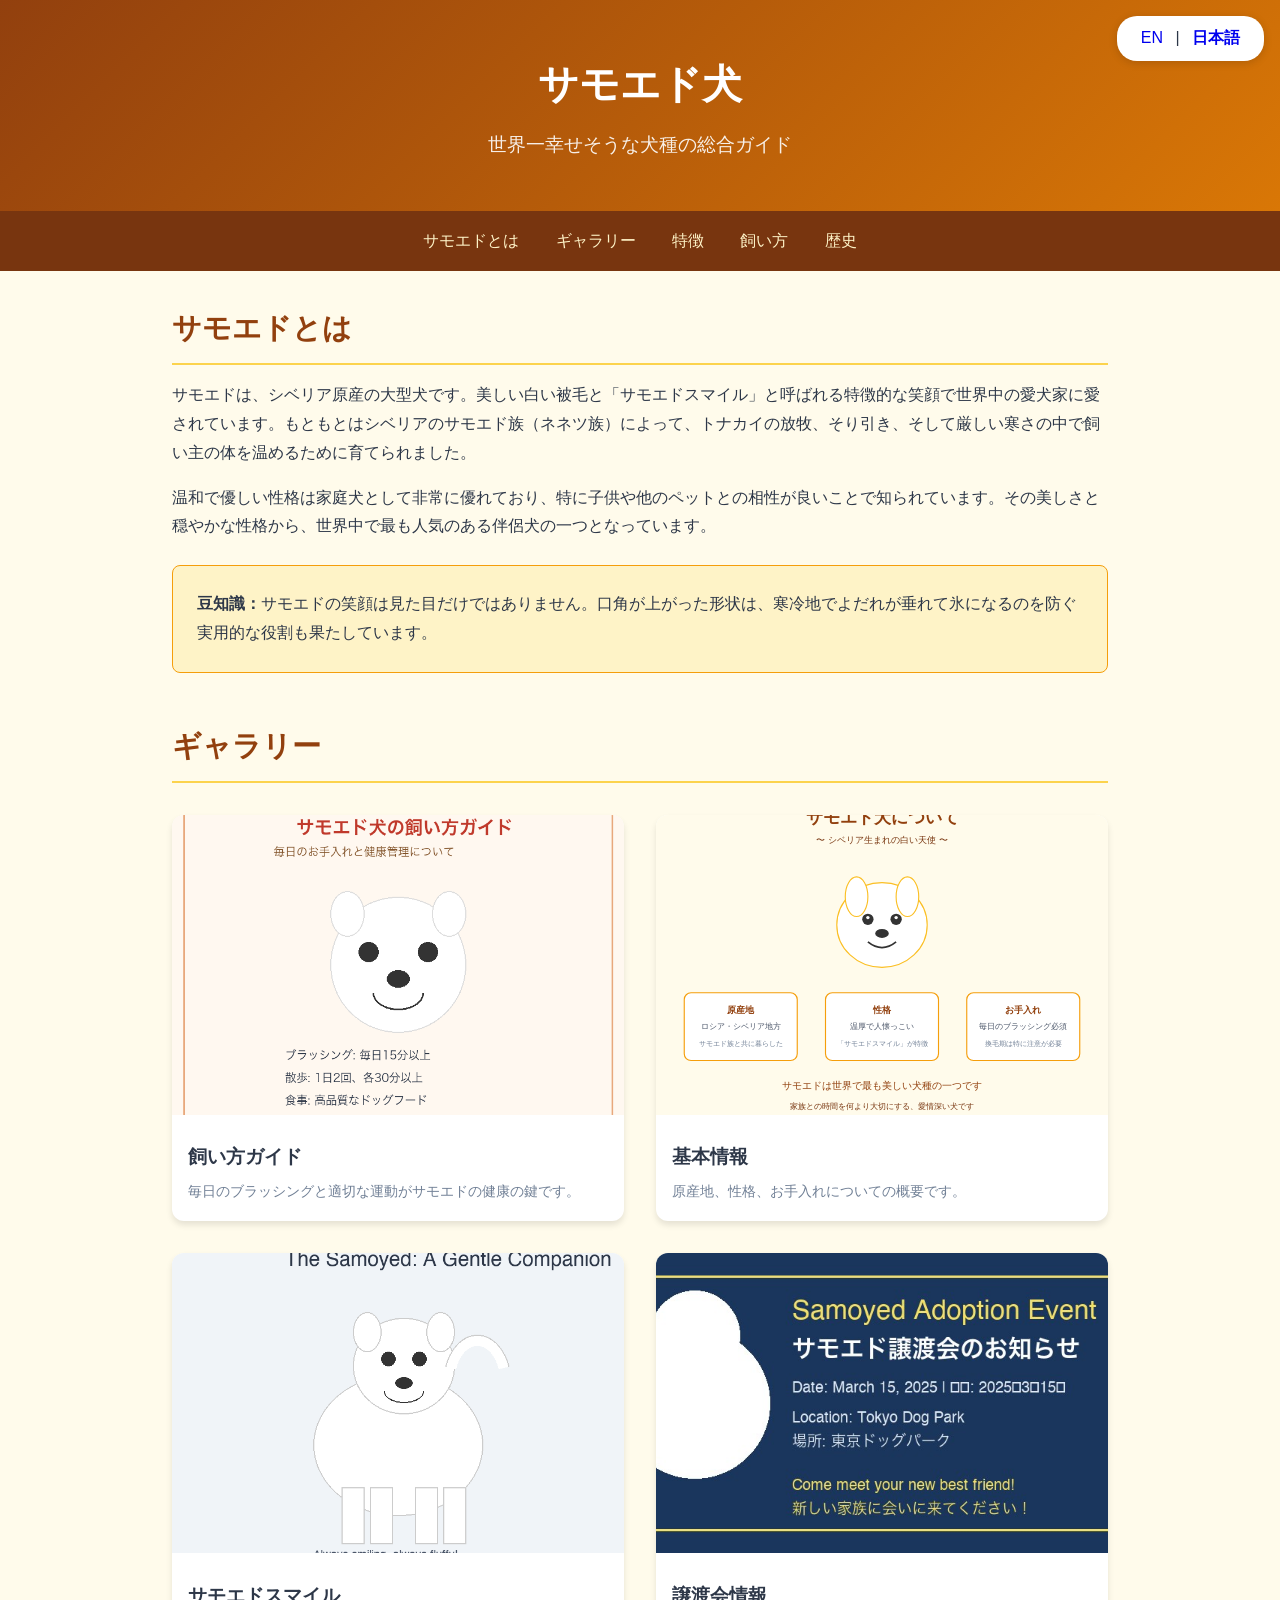
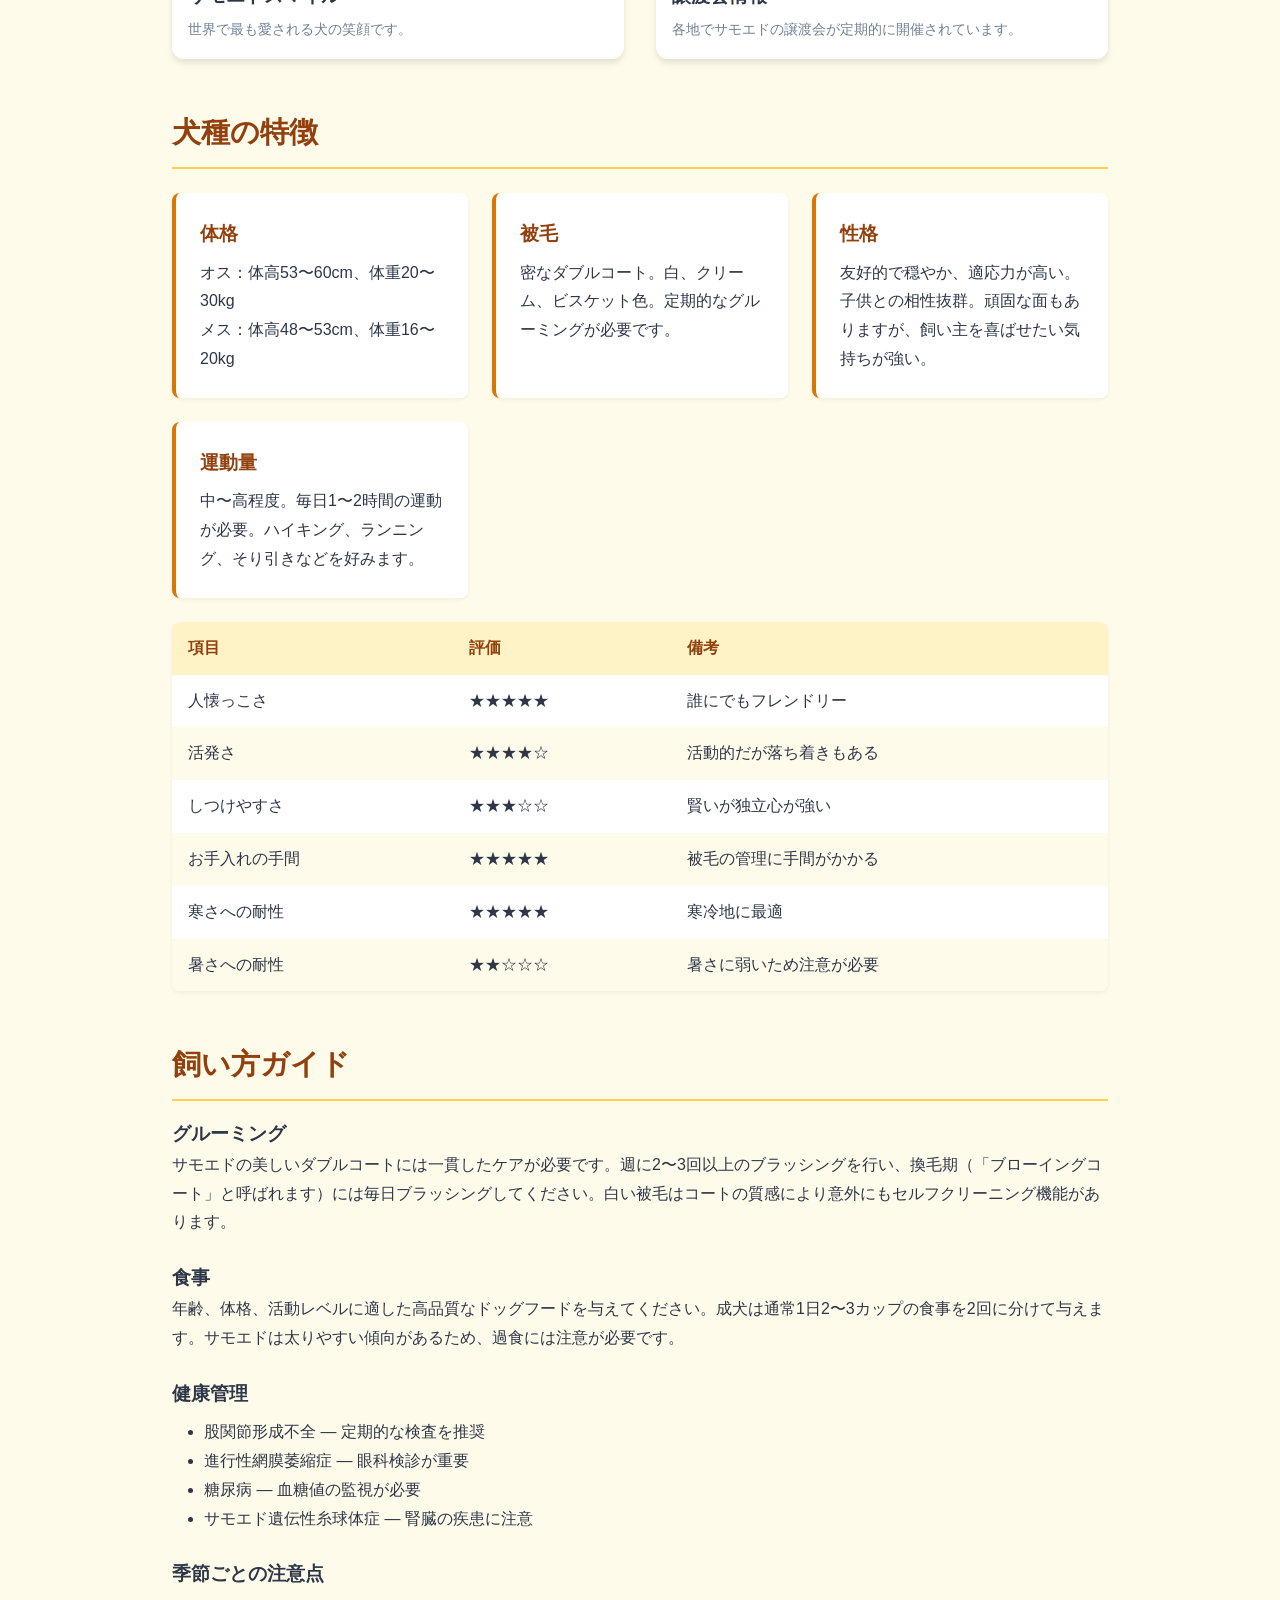
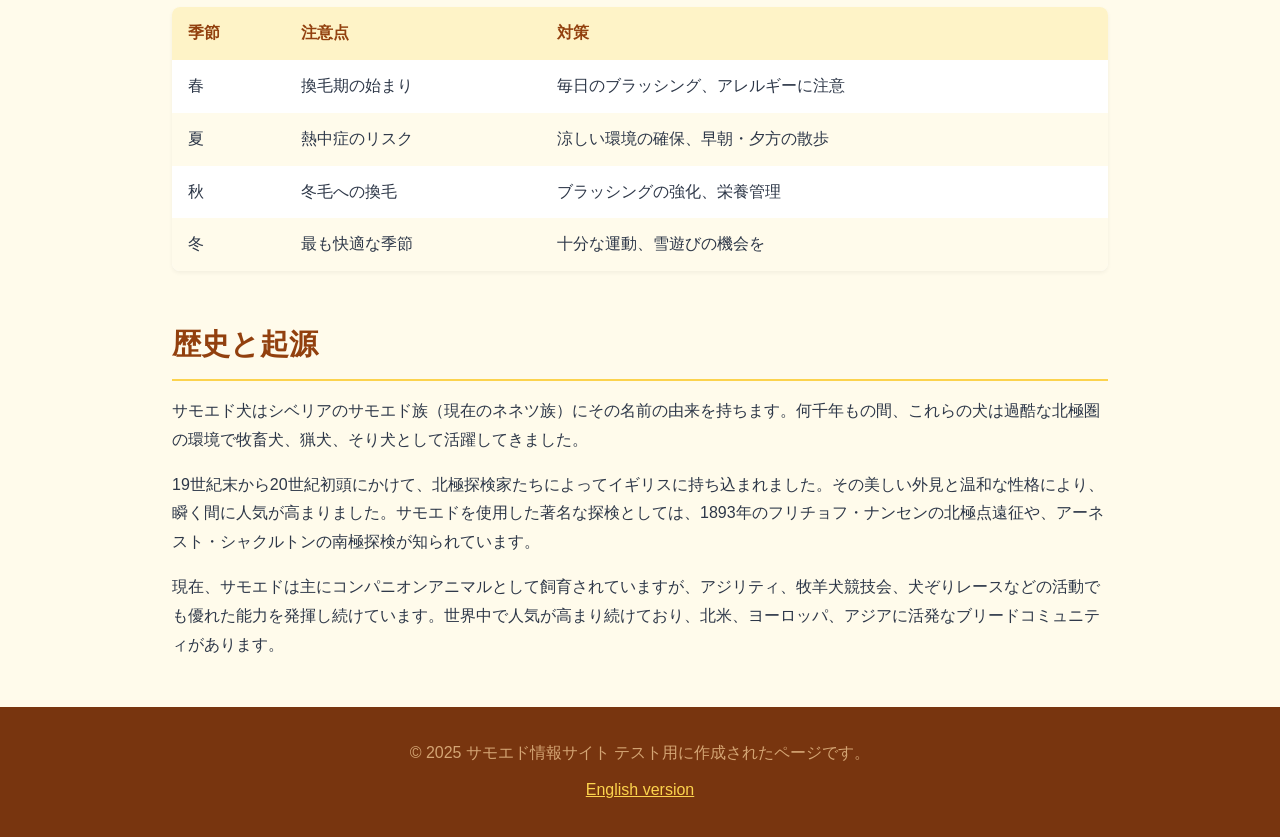
==== ja.html @ d8e965c3 "feat: add github pages test site" ====
<!DOCTYPE html>
<html lang="ja">
<head>
  <meta charset="UTF-8">
  <meta name="viewport" content="width=device-width, initial-scale=1.0">
  <title>サモエド犬 - 微笑む犬</title>
  <style>
    * { margin: 0; padding: 0; box-sizing: border-box; }
    body {
      font-family: 'Hiragino Sans', 'Noto Sans JP', -apple-system, BlinkMacSystemFont, sans-serif;
      line-height: 1.8;
      color: #2d3748;
      background: #fffbeb;
    }
    header {
      background: linear-gradient(135deg, #92400e, #d97706);
      color: white;
      padding: 3rem 2rem;
      text-align: center;
    }
    header h1 { font-size: 2.5rem; margin-bottom: 0.5rem; }
    header p { font-size: 1.2rem; opacity: 0.9; }
    nav {
      background: #78350f;
      padding: 1rem 2rem;
      text-align: center;
    }
    nav a {
      color: #fef3c7;
      text-decoration: none;
      margin: 0 1rem;
      font-weight: 500;
    }
    nav a:hover { color: white; }
    main { max-width: 1000px; margin: 2rem auto; padding: 0 2rem; }
    section { margin-bottom: 3rem; }
    h2 {
      font-size: 1.8rem;
      color: #92400e;
      margin-bottom: 1rem;
      border-bottom: 2px solid #fcd34d;
      padding-bottom: 0.5rem;
    }
    .image-gallery {
      display: grid;
      grid-template-columns: repeat(auto-fit, minmax(350px, 1fr));
      gap: 2rem;
      margin: 2rem 0;
    }
    .image-card {
      background: white;
      border-radius: 12px;
      overflow: hidden;
      box-shadow: 0 4px 6px rgba(0,0,0,0.1);
    }
    .image-card img {
      width: 100%;
      height: 300px;
      object-fit: cover;
    }
    .image-card .caption {
      padding: 1rem;
    }
    .image-card .caption h3 { margin-bottom: 0.3rem; color: #2d3748; }
    .image-card .caption p { color: #718096; font-size: 0.9rem; }
    .info-grid {
      display: grid;
      grid-template-columns: repeat(auto-fit, minmax(250px, 1fr));
      gap: 1.5rem;
      margin: 1.5rem 0;
    }
    .info-box {
      background: white;
      padding: 1.5rem;
      border-radius: 8px;
      border-left: 4px solid #d97706;
      box-shadow: 0 2px 4px rgba(0,0,0,0.05);
    }
    .info-box h3 { color: #92400e; margin-bottom: 0.5rem; }
    table {
      width: 100%;
      border-collapse: collapse;
      margin: 1rem 0;
      background: white;
      border-radius: 8px;
      overflow: hidden;
      box-shadow: 0 2px 4px rgba(0,0,0,0.05);
    }
    th, td { padding: 0.75rem 1rem; text-align: left; }
    th { background: #fef3c7; color: #92400e; }
    tr:nth-child(even) { background: #fffbeb; }
    footer {
      text-align: center;
      padding: 2rem;
      background: #78350f;
      color: #d4a574;
      margin-top: 3rem;
    }
    footer a { color: #fcd34d; }
    .lang-switcher {
      position: fixed;
      top: 1rem;
      right: 1rem;
      background: white;
      padding: 0.5rem 1rem;
      border-radius: 20px;
      box-shadow: 0 2px 8px rgba(0,0,0,0.15);
      z-index: 100;
    }
    .lang-switcher a { text-decoration: none; margin: 0 0.5rem; }
    .highlight-box {
      background: #fef3c7;
      border: 1px solid #f59e0b;
      border-radius: 8px;
      padding: 1.5rem;
      margin: 1.5rem 0;
    }
  </style>
</head>
<body>
  <div class="lang-switcher">
    <a href="index.html">EN</a> |
    <a href="ja.html"><strong>日本語</strong></a>
  </div>

  <header>
    <h1>サモエド犬</h1>
    <p>世界一幸せそうな犬種の総合ガイド</p>
  </header>

  <nav>
    <a href="#about">サモエドとは</a>
    <a href="#gallery">ギャラリー</a>
    <a href="#characteristics">特徴</a>
    <a href="#care">飼い方</a>
    <a href="#history">歴史</a>
  </nav>

  <main>
    <section id="about">
      <h2>サモエドとは</h2>
      <p>サモエドは、シベリア原産の大型犬です。美しい白い被毛と「サモエドスマイル」と呼ばれる特徴的な笑顔で世界中の愛犬家に愛されています。もともとはシベリアのサモエド族（ネネツ族）によって、トナカイの放牧、そり引き、そして厳しい寒さの中で飼い主の体を温めるために育てられました。</p>
      <p style="margin-top: 1rem;">温和で優しい性格は家庭犬として非常に優れており、特に子供や他のペットとの相性が良いことで知られています。その美しさと穏やかな性格から、世界中で最も人気のある伴侶犬の一つとなっています。</p>

      <div class="highlight-box">
        <strong>豆知識：</strong>サモエドの笑顔は見た目だけではありません。口角が上がった形状は、寒冷地でよだれが垂れて氷になるのを防ぐ実用的な役割も果たしています。
      </div>
    </section>

    <section id="gallery">
      <h2>ギャラリー</h2>
      <div class="image-gallery">
        <div class="image-card">
          <img src="images/samoyed-care-guide-ja.png" alt="サモエド犬の飼い方ガイドイラスト">
          <div class="caption">
            <h3>飼い方ガイド</h3>
            <p>毎日のブラッシングと適切な運動がサモエドの健康の鍵です。</p>
          </div>
        </div>
        <div class="image-card">
          <img src="images/samoyed-info-ja.svg" alt="サモエド犬の基本情報インフォグラフィック">
          <div class="caption">
            <h3>基本情報</h3>
            <p>原産地、性格、お手入れについての概要です。</p>
          </div>
        </div>
        <div class="image-card">
          <img src="images/samoyed-portrait.png" alt="サモエドの特徴的な笑顔のイラスト">
          <div class="caption">
            <h3>サモエドスマイル</h3>
            <p>世界で最も愛される犬の笑顔です。</p>
          </div>
        </div>
        <div class="image-card">
          <img src="images/adoption-event-banner.jpg" alt="サモエド譲渡会のバナー">
          <div class="caption">
            <h3>譲渡会情報</h3>
            <p>各地でサモエドの譲渡会が定期的に開催されています。</p>
          </div>
        </div>
      </div>
    </section>

    <section id="characteristics">
      <h2>犬種の特徴</h2>
      <div class="info-grid">
        <div class="info-box">
          <h3>体格</h3>
          <p>オス：体高53〜60cm、体重20〜30kg<br>メス：体高48〜53cm、体重16〜20kg</p>
        </div>
        <div class="info-box">
          <h3>被毛</h3>
          <p>密なダブルコート。白、クリーム、ビスケット色。定期的なグルーミングが必要です。</p>
        </div>
        <div class="info-box">
          <h3>性格</h3>
          <p>友好的で穏やか、適応力が高い。子供との相性抜群。頑固な面もありますが、飼い主を喜ばせたい気持ちが強い。</p>
        </div>
        <div class="info-box">
          <h3>運動量</h3>
          <p>中〜高程度。毎日1〜2時間の運動が必要。ハイキング、ランニング、そり引きなどを好みます。</p>
        </div>
      </div>

      <table>
        <thead>
          <tr>
            <th>項目</th>
            <th>評価</th>
            <th>備考</th>
          </tr>
        </thead>
        <tbody>
          <tr>
            <td>人懐っこさ</td>
            <td>★★★★★</td>
            <td>誰にでもフレンドリー</td>
          </tr>
          <tr>
            <td>活発さ</td>
            <td>★★★★☆</td>
            <td>活動的だが落ち着きもある</td>
          </tr>
          <tr>
            <td>しつけやすさ</td>
            <td>★★★☆☆</td>
            <td>賢いが独立心が強い</td>
          </tr>
          <tr>
            <td>お手入れの手間</td>
            <td>★★★★★</td>
            <td>被毛の管理に手間がかかる</td>
          </tr>
          <tr>
            <td>寒さへの耐性</td>
            <td>★★★★★</td>
            <td>寒冷地に最適</td>
          </tr>
          <tr>
            <td>暑さへの耐性</td>
            <td>★★☆☆☆</td>
            <td>暑さに弱いため注意が必要</td>
          </tr>
        </tbody>
      </table>
    </section>

    <section id="care">
      <h2>飼い方ガイド</h2>
      <h3>グルーミング</h3>
      <p>サモエドの美しいダブルコートには一貫したケアが必要です。週に2〜3回以上のブラッシングを行い、換毛期（「ブローイングコート」と呼ばれます）には毎日ブラッシングしてください。白い被毛はコートの質感により意外にもセルフクリーニング機能があります。</p>

      <h3 style="margin-top: 1.5rem;">食事</h3>
      <p>年齢、体格、活動レベルに適した高品質なドッグフードを与えてください。成犬は通常1日2〜3カップの食事を2回に分けて与えます。サモエドは太りやすい傾向があるため、過食には注意が必要です。</p>

      <h3 style="margin-top: 1.5rem;">健康管理</h3>
      <ul style="margin: 0.5rem 0 0 2rem;">
        <li>股関節形成不全 — 定期的な検査を推奨</li>
        <li>進行性網膜萎縮症 — 眼科検診が重要</li>
        <li>糖尿病 — 血糖値の監視が必要</li>
        <li>サモエド遺伝性糸球体症 — 腎臓の疾患に注意</li>
      </ul>

      <h3 style="margin-top: 1.5rem;">季節ごとの注意点</h3>
      <table>
        <thead>
          <tr>
            <th>季節</th>
            <th>注意点</th>
            <th>対策</th>
          </tr>
        </thead>
        <tbody>
          <tr>
            <td>春</td>
            <td>換毛期の始まり</td>
            <td>毎日のブラッシング、アレルギーに注意</td>
          </tr>
          <tr>
            <td>夏</td>
            <td>熱中症のリスク</td>
            <td>涼しい環境の確保、早朝・夕方の散歩</td>
          </tr>
          <tr>
            <td>秋</td>
            <td>冬毛への換毛</td>
            <td>ブラッシングの強化、栄養管理</td>
          </tr>
          <tr>
            <td>冬</td>
            <td>最も快適な季節</td>
            <td>十分な運動、雪遊びの機会を</td>
          </tr>
        </tbody>
      </table>
    </section>

    <section id="history">
      <h2>歴史と起源</h2>
      <p>サモエド犬はシベリアのサモエド族（現在のネネツ族）にその名前の由来を持ちます。何千年もの間、これらの犬は過酷な北極圏の環境で牧畜犬、猟犬、そり犬として活躍してきました。</p>
      <p style="margin-top: 1rem;">19世紀末から20世紀初頭にかけて、北極探検家たちによってイギリスに持ち込まれました。その美しい外見と温和な性格により、瞬く間に人気が高まりました。サモエドを使用した著名な探検としては、1893年のフリチョフ・ナンセンの北極点遠征や、アーネスト・シャクルトンの南極探検が知られています。</p>
      <p style="margin-top: 1rem;">現在、サモエドは主にコンパニオンアニマルとして飼育されていますが、アジリティ、牧羊犬競技会、犬ぞりレースなどの活動でも優れた能力を発揮し続けています。世界中で人気が高まり続けており、北米、ヨーロッパ、アジアに活発なブリードコミュニティがあります。</p>
    </section>
  </main>

  <footer>
    <p>&copy; 2025 サモエド情報サイト テスト用に作成されたページです。</p>
    <p style="margin-top: 0.5rem;"><a href="index.html">English version</a></p>
  </footer>
</body>
</html>
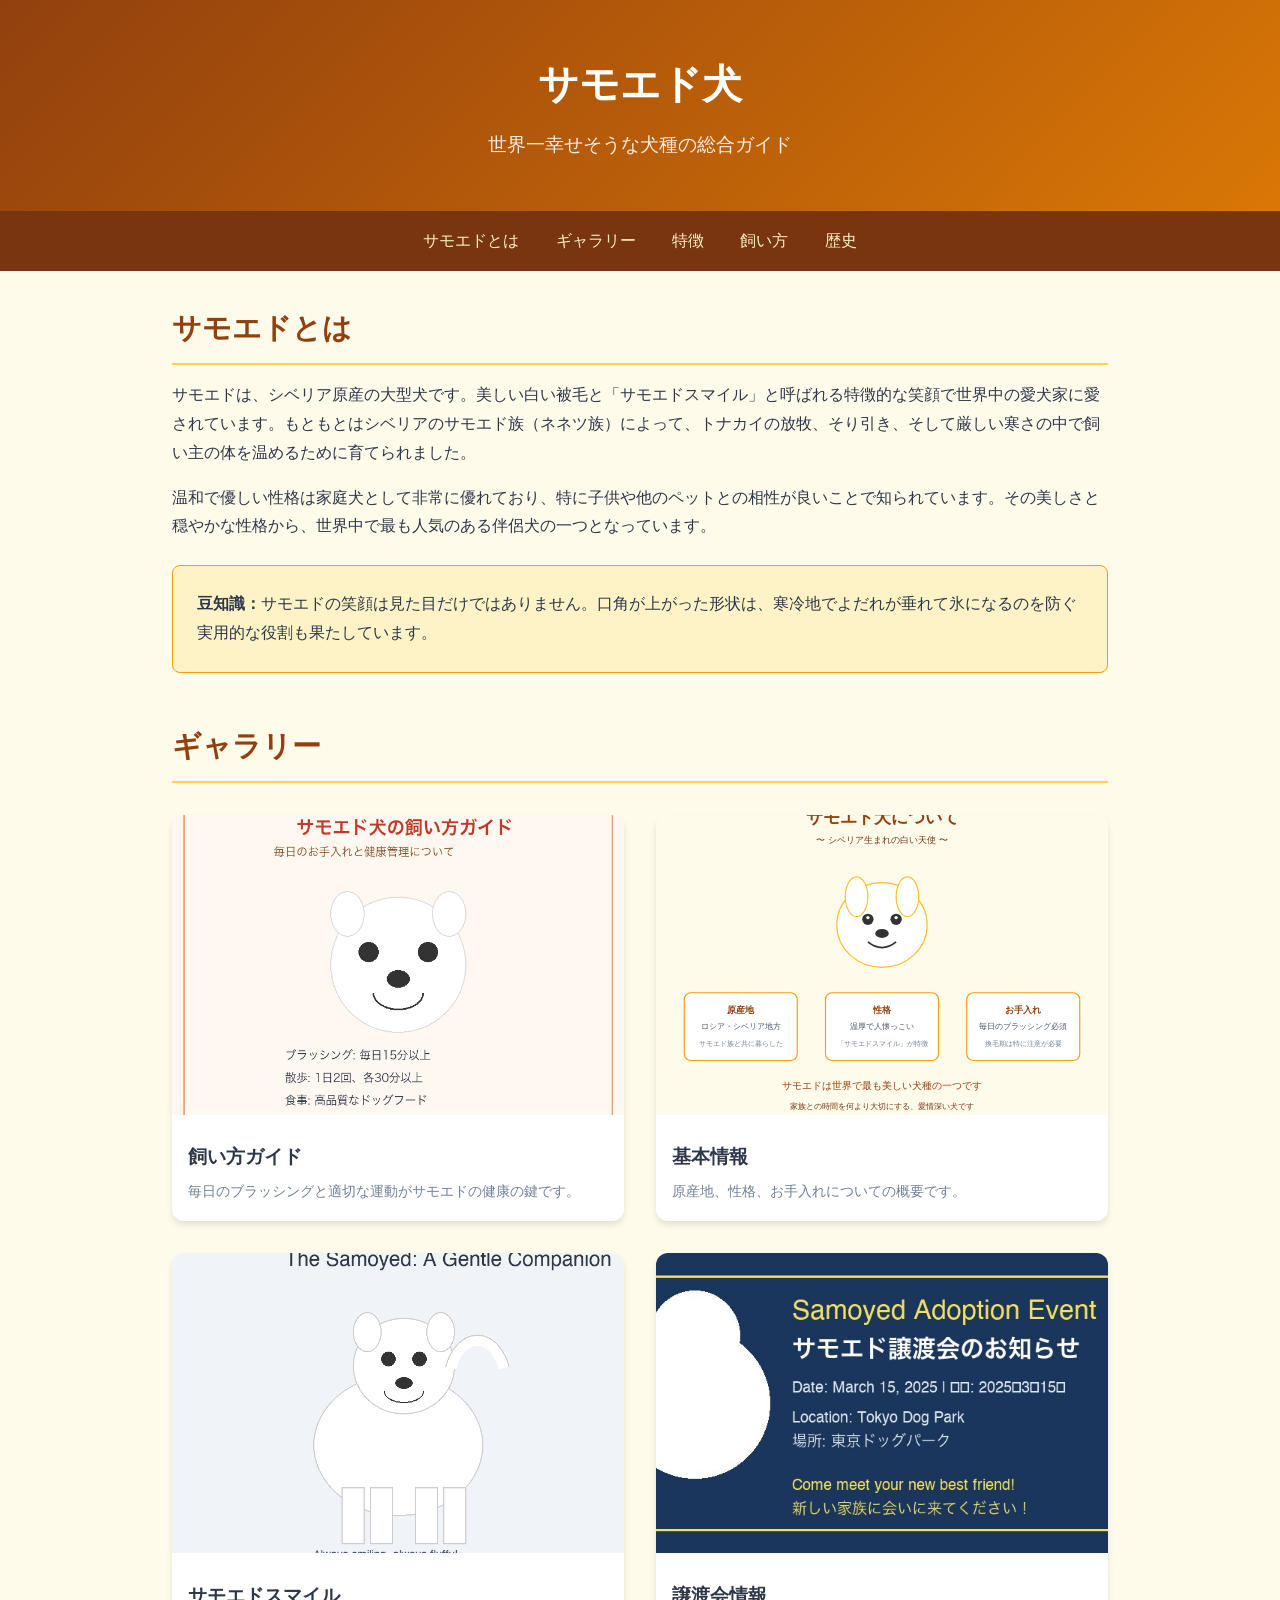
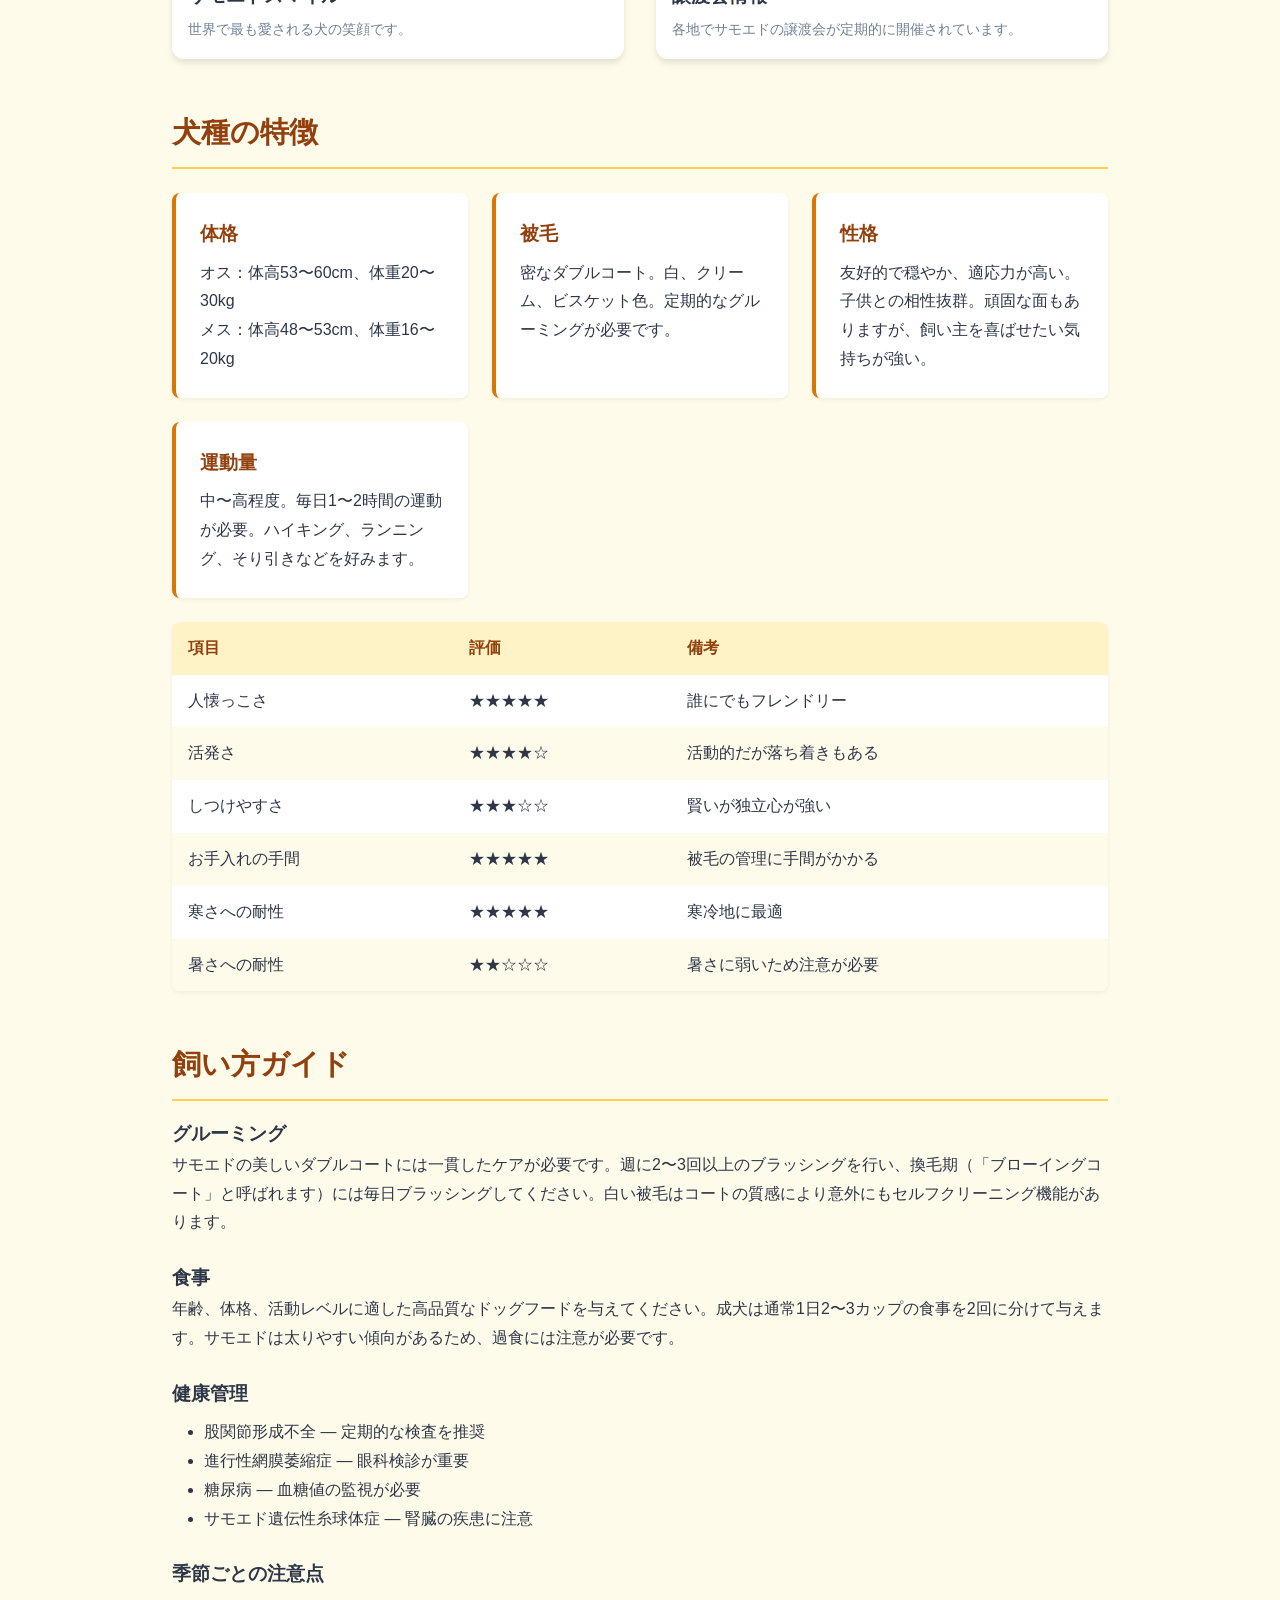
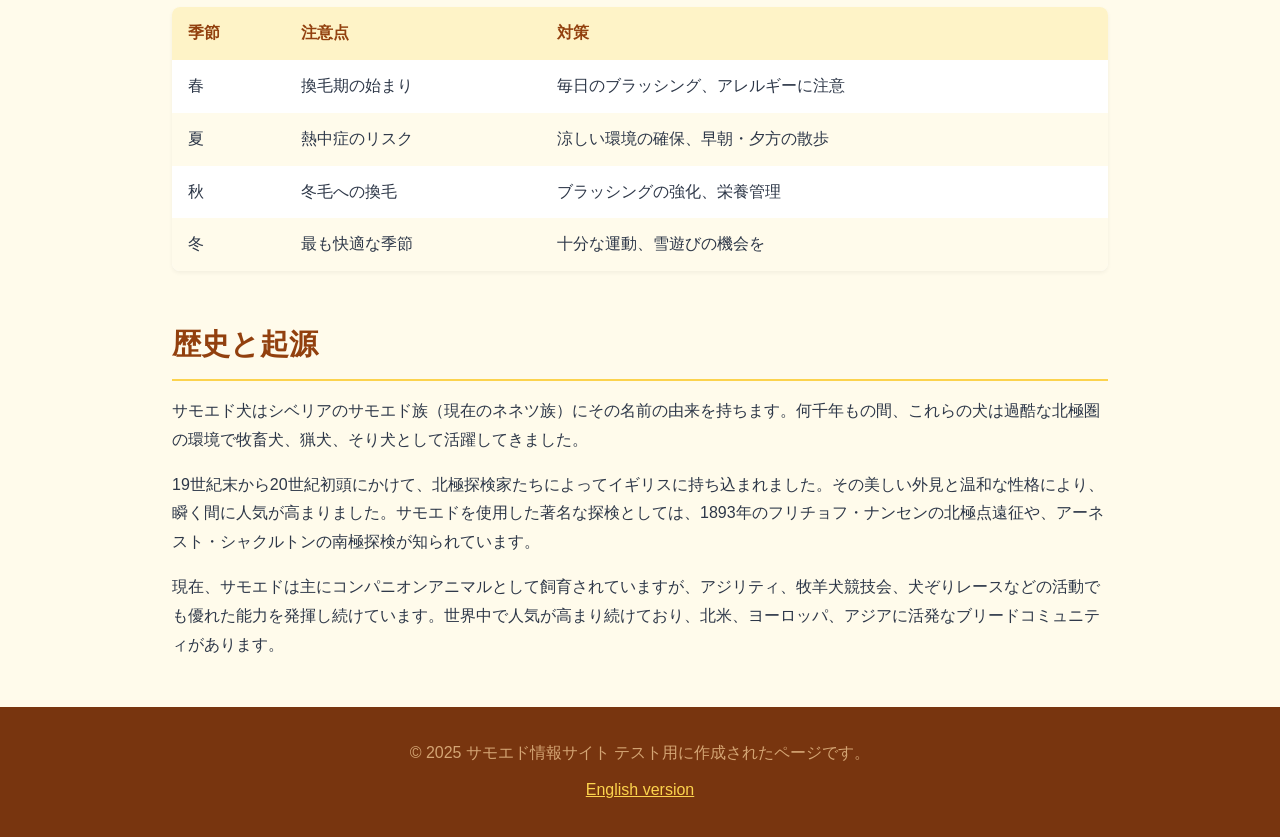
==== commit 65b224aa: "fix: remove language switcher" ====
--- a/ja.html
+++ b/ja.html
@@ -97,17 +97,6 @@
       margin-top: 3rem;
     }
     footer a { color: #fcd34d; }
-    .lang-switcher {
-      position: fixed;
-      top: 1rem;
-      right: 1rem;
-      background: white;
-      padding: 0.5rem 1rem;
-      border-radius: 20px;
-      box-shadow: 0 2px 8px rgba(0,0,0,0.15);
-      z-index: 100;
-    }
-    .lang-switcher a { text-decoration: none; margin: 0 0.5rem; }
     .highlight-box {
       background: #fef3c7;
       border: 1px solid #f59e0b;
@@ -118,11 +107,6 @@
   </style>
 </head>
 <body>
-  <div class="lang-switcher">
-    <a href="index.html">EN</a> |
-    <a href="ja.html"><strong>日本語</strong></a>
-  </div>
-
   <header>
     <h1>サモエド犬</h1>
     <p>世界一幸せそうな犬種の総合ガイド</p>
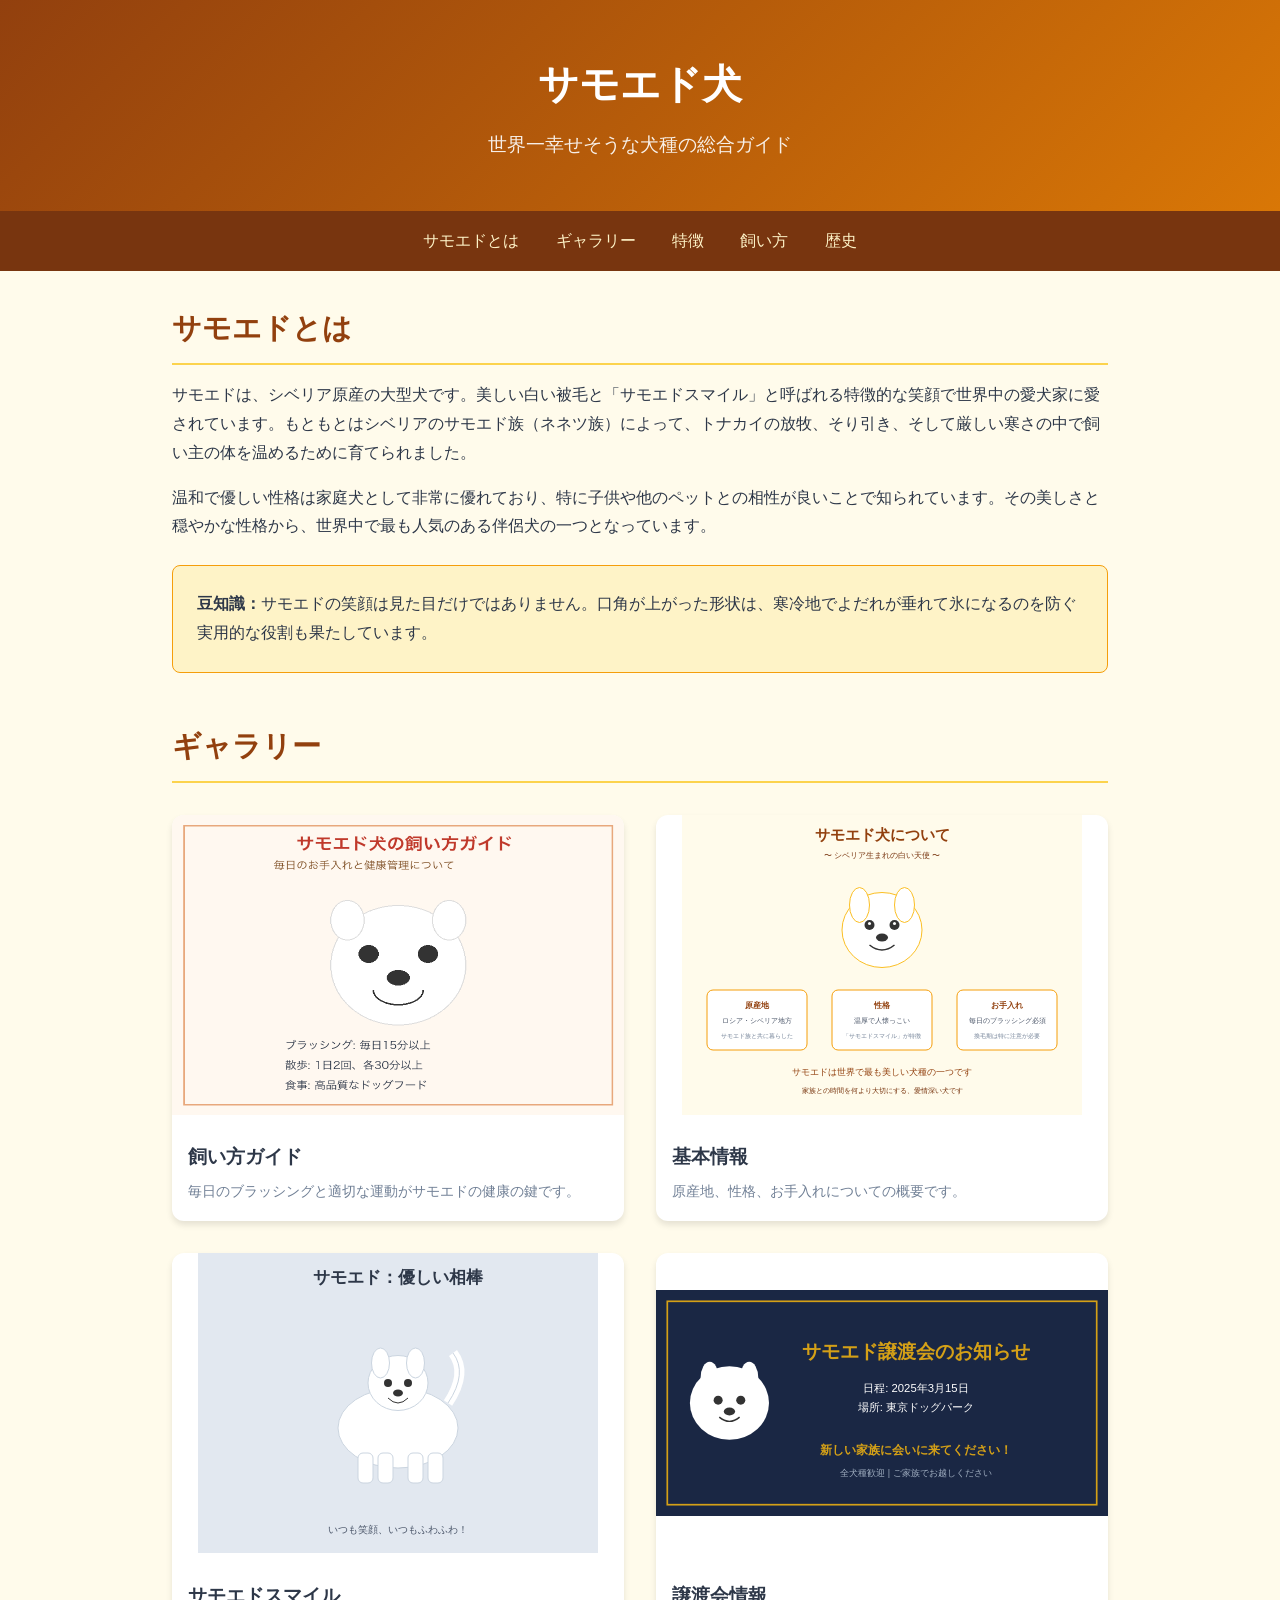
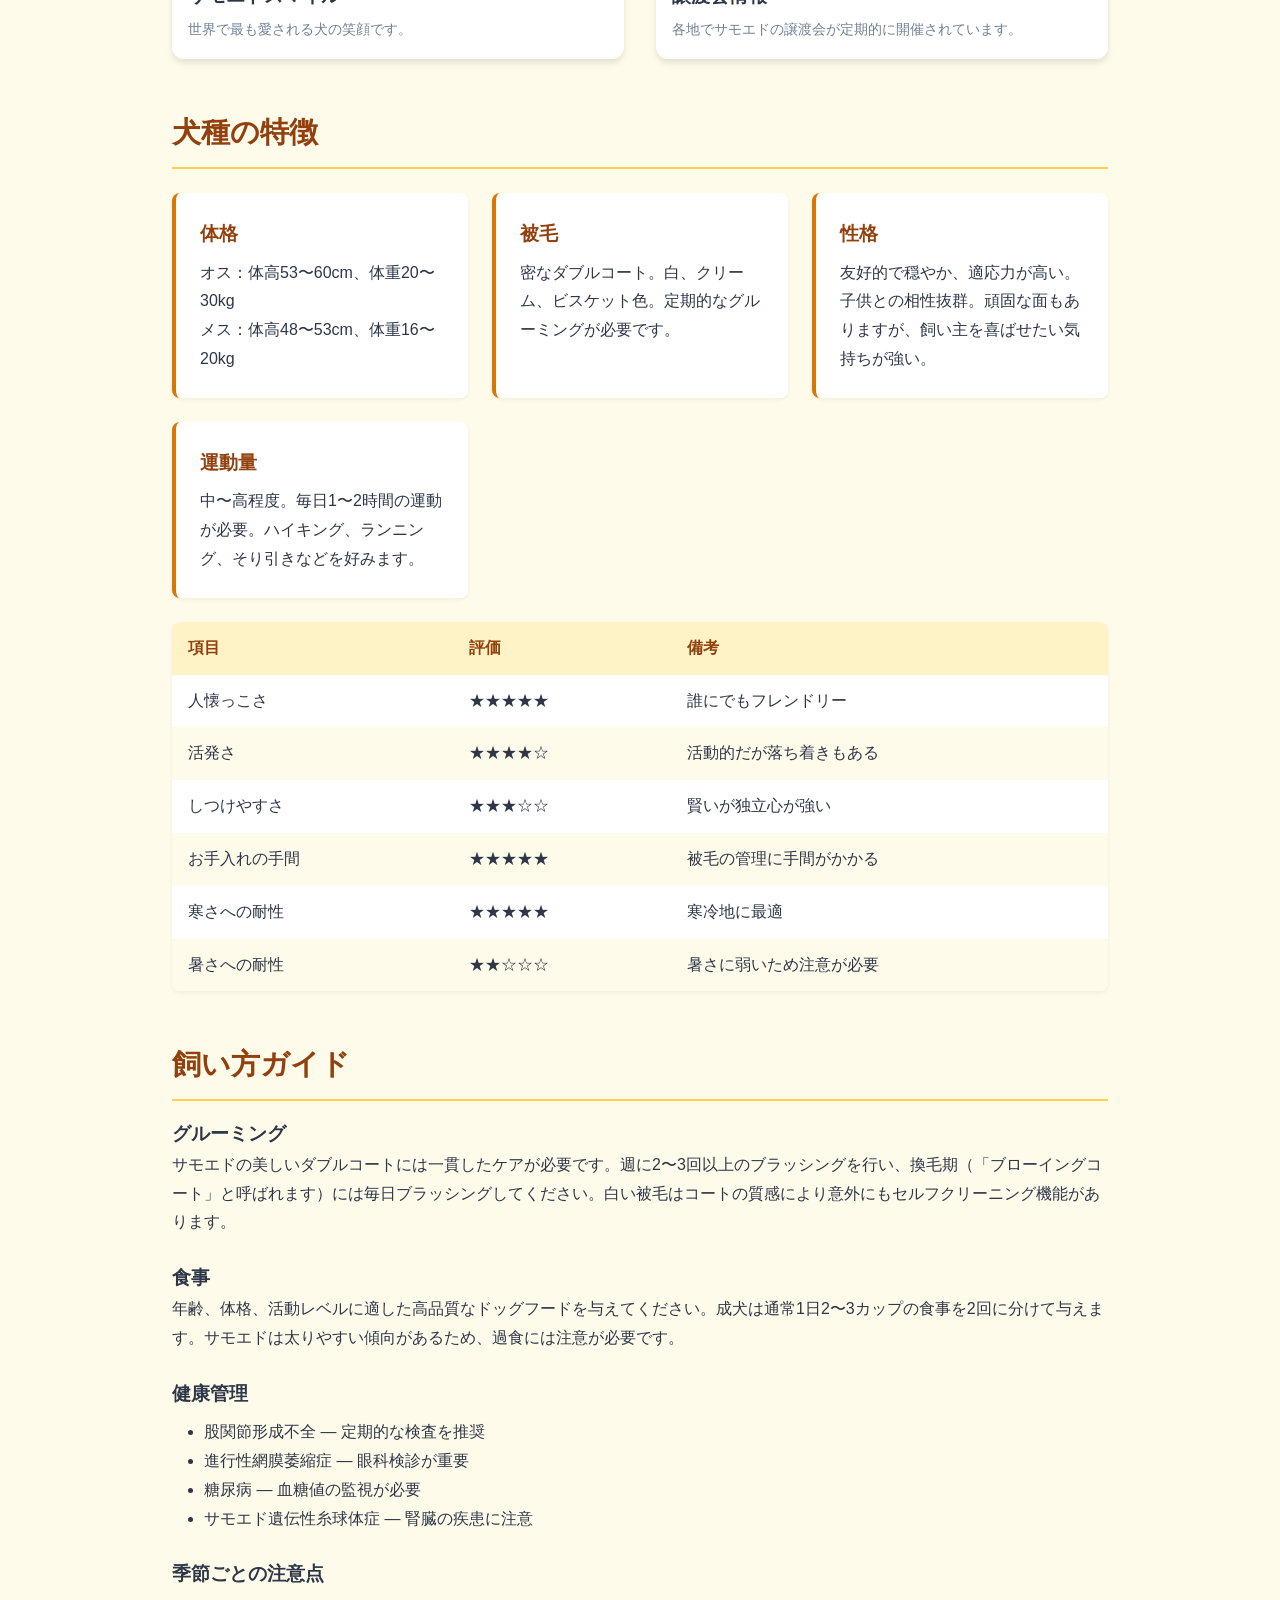
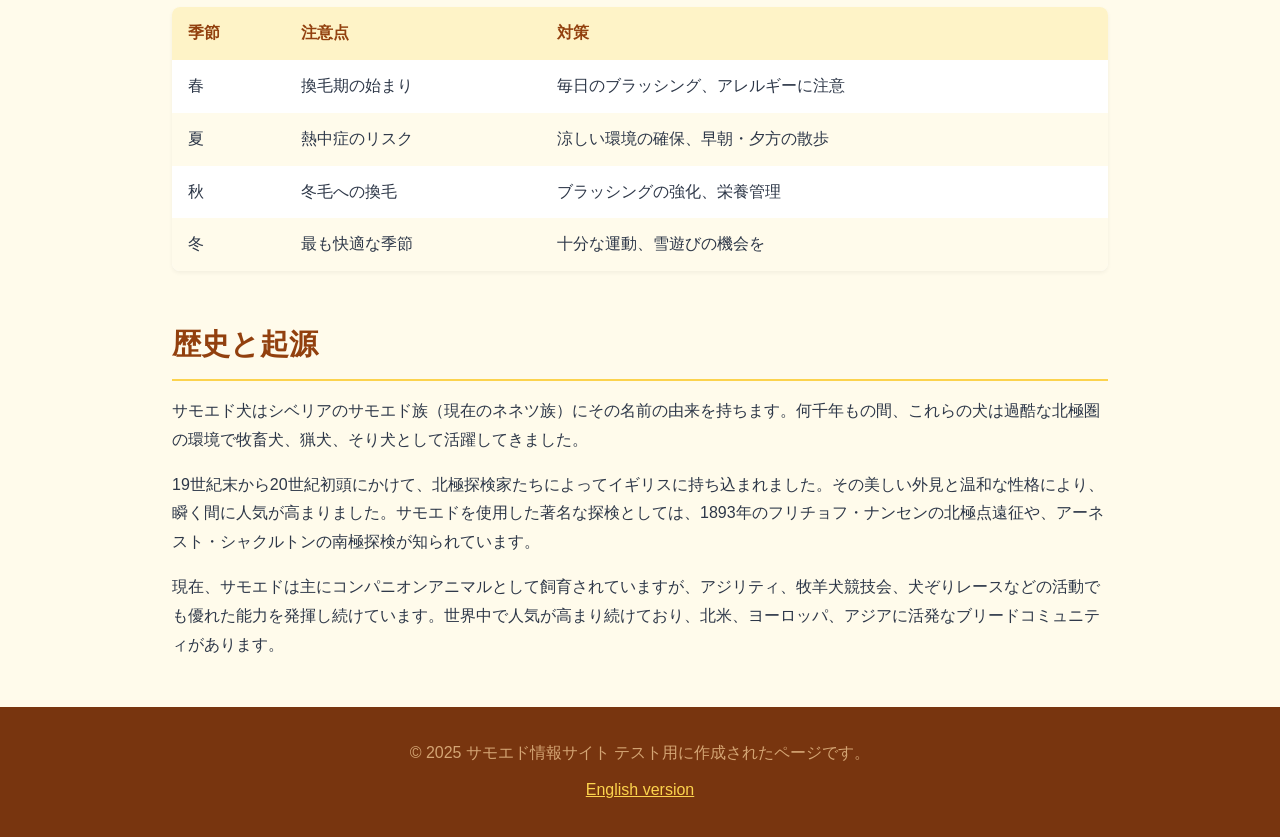
==== commit f79d2376: "feat: making images consistent across languages" ====
--- a/ja.html
+++ b/ja.html
@@ -4,107 +4,9 @@
   <meta charset="UTF-8">
   <meta name="viewport" content="width=device-width, initial-scale=1.0">
   <title>サモエド犬 - 微笑む犬</title>
-  <style>
-    * { margin: 0; padding: 0; box-sizing: border-box; }
-    body {
-      font-family: 'Hiragino Sans', 'Noto Sans JP', -apple-system, BlinkMacSystemFont, sans-serif;
-      line-height: 1.8;
-      color: #2d3748;
-      background: #fffbeb;
-    }
-    header {
-      background: linear-gradient(135deg, #92400e, #d97706);
-      color: white;
-      padding: 3rem 2rem;
-      text-align: center;
-    }
-    header h1 { font-size: 2.5rem; margin-bottom: 0.5rem; }
-    header p { font-size: 1.2rem; opacity: 0.9; }
-    nav {
-      background: #78350f;
-      padding: 1rem 2rem;
-      text-align: center;
-    }
-    nav a {
-      color: #fef3c7;
-      text-decoration: none;
-      margin: 0 1rem;
-      font-weight: 500;
-    }
-    nav a:hover { color: white; }
-    main { max-width: 1000px; margin: 2rem auto; padding: 0 2rem; }
-    section { margin-bottom: 3rem; }
-    h2 {
-      font-size: 1.8rem;
-      color: #92400e;
-      margin-bottom: 1rem;
-      border-bottom: 2px solid #fcd34d;
-      padding-bottom: 0.5rem;
-    }
-    .image-gallery {
-      display: grid;
-      grid-template-columns: repeat(auto-fit, minmax(350px, 1fr));
-      gap: 2rem;
-      margin: 2rem 0;
-    }
-    .image-card {
-      background: white;
-      border-radius: 12px;
-      overflow: hidden;
-      box-shadow: 0 4px 6px rgba(0,0,0,0.1);
-    }
-    .image-card img {
-      width: 100%;
-      height: 300px;
-      object-fit: cover;
-    }
-    .image-card .caption {
-      padding: 1rem;
-    }
-    .image-card .caption h3 { margin-bottom: 0.3rem; color: #2d3748; }
-    .image-card .caption p { color: #718096; font-size: 0.9rem; }
-    .info-grid {
-      display: grid;
-      grid-template-columns: repeat(auto-fit, minmax(250px, 1fr));
-      gap: 1.5rem;
-      margin: 1.5rem 0;
-    }
-    .info-box {
-      background: white;
-      padding: 1.5rem;
-      border-radius: 8px;
-      border-left: 4px solid #d97706;
-      box-shadow: 0 2px 4px rgba(0,0,0,0.05);
-    }
-    .info-box h3 { color: #92400e; margin-bottom: 0.5rem; }
-    table {
-      width: 100%;
-      border-collapse: collapse;
-      margin: 1rem 0;
-      background: white;
-      border-radius: 8px;
-      overflow: hidden;
-      box-shadow: 0 2px 4px rgba(0,0,0,0.05);
-    }
-    th, td { padding: 0.75rem 1rem; text-align: left; }
-    th { background: #fef3c7; color: #92400e; }
-    tr:nth-child(even) { background: #fffbeb; }
-    footer {
-      text-align: center;
-      padding: 2rem;
-      background: #78350f;
-      color: #d4a574;
-      margin-top: 3rem;
-    }
-    footer a { color: #fcd34d; }
-    .highlight-box {
-      background: #fef3c7;
-      border: 1px solid #f59e0b;
-      border-radius: 8px;
-      padding: 1.5rem;
-      margin: 1.5rem 0;
-    }
-  </style>
+  <link rel="stylesheet" href="styles.css">
+  <link rel="stylesheet" href="ja-theme.css">
+<script src="https://j.wovn.io/1" data-wovnio="key=SvTFz7" async></script>
 </head>
 <body>
   <header>
@@ -149,14 +51,14 @@
           </div>
         </div>
         <div class="image-card">
-          <img src="images/samoyed-portrait.png" alt="サモエドの特徴的な笑顔のイラスト">
+          <img src="images/samoyed-portrait-ja.svg" alt="サモエドの特徴的な笑顔のイラスト">
           <div class="caption">
             <h3>サモエドスマイル</h3>
             <p>世界で最も愛される犬の笑顔です。</p>
           </div>
         </div>
         <div class="image-card">
-          <img src="images/adoption-event-banner.jpg" alt="サモエド譲渡会のバナー">
+          <img src="images/adoption-event-banner-ja.svg" alt="サモエド譲渡会のバナー">
           <div class="caption">
             <h3>譲渡会情報</h3>
             <p>各地でサモエドの譲渡会が定期的に開催されています。</p>
--- a/styles.css
+++ b/styles.css
@@ -0,0 +1,162 @@
+* {
+  margin: 0;
+  padding: 0;
+  box-sizing: border-box;
+}
+
+body {
+  font-family: -apple-system, BlinkMacSystemFont, 'Segoe UI', Roboto, sans-serif;
+  line-height: 1.6;
+  color: #2d3748;
+  background: #f7fafc;
+}
+
+header {
+  background: linear-gradient(135deg, #2b6cb0, #4299e1);
+  color: white;
+  padding: 3rem 2rem;
+  text-align: center;
+}
+
+header h1 {
+  font-size: 2.5rem;
+  margin-bottom: 0.5rem;
+}
+
+header p {
+  font-size: 1.2rem;
+  opacity: 0.9;
+}
+
+nav {
+  background: #1a365d;
+  padding: 1rem 2rem;
+  text-align: center;
+}
+
+nav a {
+  color: #bee3f8;
+  text-decoration: none;
+  margin: 0 1rem;
+  font-weight: 500;
+}
+
+nav a:hover {
+  color: white;
+}
+
+main {
+  max-width: 1000px;
+  margin: 2rem auto;
+  padding: 0 2rem;
+}
+
+section {
+  margin-bottom: 3rem;
+}
+
+h2 {
+  font-size: 1.8rem;
+  color: #2b6cb0;
+  margin-bottom: 1rem;
+  border-bottom: 2px solid #bee3f8;
+  padding-bottom: 0.5rem;
+}
+
+.image-gallery {
+  display: grid;
+  grid-template-columns: repeat(auto-fit, minmax(350px, 1fr));
+  gap: 2rem;
+  margin: 2rem 0;
+}
+
+.image-card {
+  background: white;
+  border-radius: 12px;
+  overflow: hidden;
+  box-shadow: 0 4px 6px rgba(0, 0, 0, 0.1);
+}
+
+.image-card img {
+  width: 100%;
+  height: 300px;
+}
+
+.image-card .caption {
+  padding: 1rem;
+}
+
+.image-card .caption h3 {
+  margin-bottom: 0.3rem;
+  color: #2d3748;
+}
+
+.image-card .caption p {
+  color: #718096;
+  font-size: 0.9rem;
+}
+
+.info-grid {
+  display: grid;
+  grid-template-columns: repeat(auto-fit, minmax(250px, 1fr));
+  gap: 1.5rem;
+  margin: 1.5rem 0;
+}
+
+.info-box {
+  background: white;
+  padding: 1.5rem;
+  border-radius: 8px;
+  border-left: 4px solid #4299e1;
+  box-shadow: 0 2px 4px rgba(0, 0, 0, 0.05);
+}
+
+.info-box h3 {
+  color: #2b6cb0;
+  margin-bottom: 0.5rem;
+}
+
+table {
+  width: 100%;
+  border-collapse: collapse;
+  margin: 1rem 0;
+  background: white;
+  border-radius: 8px;
+  overflow: hidden;
+  box-shadow: 0 2px 4px rgba(0, 0, 0, 0.05);
+}
+
+th,
+td {
+  padding: 0.75rem 1rem;
+  text-align: left;
+}
+
+th {
+  background: #ebf8ff;
+  color: #2b6cb0;
+}
+
+tr:nth-child(even) {
+  background: #f7fafc;
+}
+
+footer {
+  text-align: center;
+  padding: 2rem;
+  background: #1a365d;
+  color: #a0aec0;
+  margin-top: 3rem;
+}
+
+footer a {
+  color: #90cdf4;
+}
+
+.highlight-box {
+  background: #ebf8ff;
+  border: 1px solid #4299e1;
+  border-radius: 8px;
+  padding: 1.5rem;
+  margin: 1.5rem 0;
+}
--- a/ja-theme.css
+++ b/ja-theme.css
@@ -0,0 +1,53 @@
+body {
+  font-family: 'Hiragino Sans', 'Noto Sans JP', -apple-system, BlinkMacSystemFont, sans-serif;
+  line-height: 1.8;
+  background: #fffbeb;
+}
+
+header {
+  background: linear-gradient(135deg, #92400e, #d97706);
+}
+
+nav {
+  background: #78350f;
+}
+
+nav a {
+  color: #fef3c7;
+}
+
+h2 {
+  color: #92400e;
+  border-bottom-color: #fcd34d;
+}
+
+.info-box {
+  border-left-color: #d97706;
+}
+
+.info-box h3 {
+  color: #92400e;
+}
+
+th {
+  background: #fef3c7;
+  color: #92400e;
+}
+
+tr:nth-child(even) {
+  background: #fffbeb;
+}
+
+footer {
+  background: #78350f;
+  color: #d4a574;
+}
+
+footer a {
+  color: #fcd34d;
+}
+
+.highlight-box {
+  background: #fef3c7;
+  border-color: #f59e0b;
+}
